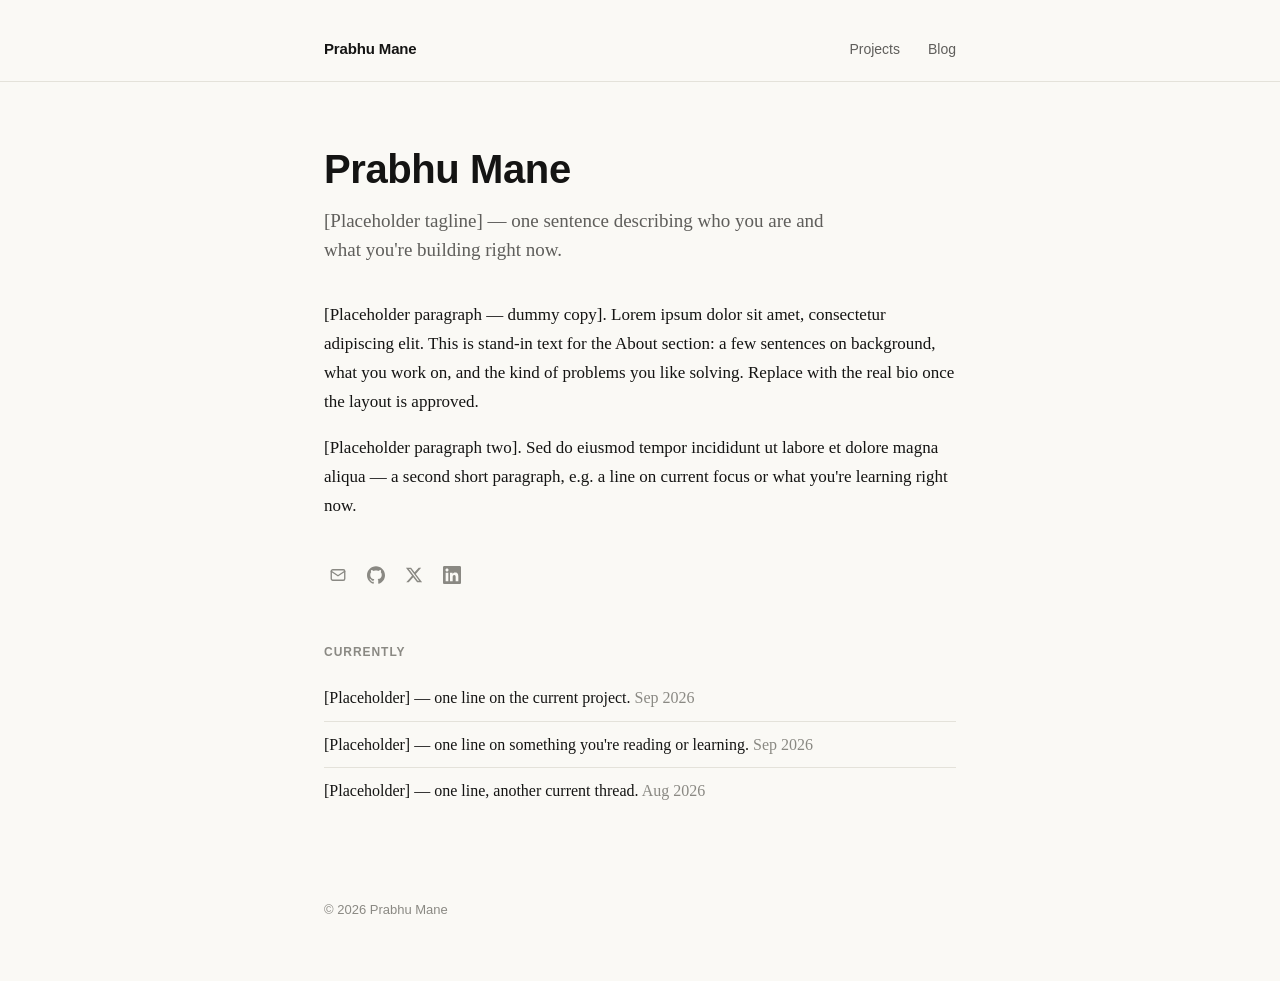
==== index.html @ 50cfcac9 "Add first pass of homepage: Anthropic-style intro page with placeholder copy Single static index.htm" ====
<!DOCTYPE html>
<html lang="en">
<head>
<meta charset="UTF-8">
<meta name="viewport" content="width=device-width, initial-scale=1">
<title>Prabhu Mane</title>
<style>
  :root{
    --bg: #faf9f5;
    --ink: #141413;
    --ink-soft: #5f5e5b;
    --ink-faint: #8a8983;
    --line: #e4e2da;
    --sans: -apple-system, BlinkMacSystemFont, "Helvetica Neue", Arial, sans-serif;
    --serif: Georgia, "Times New Roman", serif;
  }

  *{ box-sizing: border-box; }

  html{ background: var(--bg); }

  body{
    margin: 0;
    background: var(--bg);
    color: var(--ink);
    font-family: var(--serif);
    -webkit-font-smoothing: antialiased;
  }

  .wrap{
    max-width: 680px;
    margin: 0 auto;
    padding: 0 24px;
  }

  /* nav */
  nav.top{
    padding: 40px 0 24px;
  }
  nav.top .wrap{
    display: flex;
    align-items: center;
    justify-content: space-between;
  }
  .brand{
    font-family: var(--sans);
    font-weight: 700;
    font-size: 15px;
    color: var(--ink);
    text-decoration: none;
    letter-spacing: -0.01em;
  }
  .navlinks{
    display: flex;
    gap: 28px;
  }
  .navlinks a{
    font-family: var(--sans);
    font-size: 14px;
    color: var(--ink-soft);
    text-decoration: none;
  }
  .navlinks a:hover{ color: var(--ink); }

  hr.rule{
    border: none;
    border-top: 1px solid var(--line);
    margin: 0;
  }

  /* hero */
  .hero{
    padding: 64px 0 28px;
  }
  .hero h1{
    font-family: var(--sans);
    font-weight: 700;
    font-size: 40px;
    line-height: 1.15;
    letter-spacing: -0.01em;
    margin: 0 0 14px;
  }
  .hero .tagline{
    font-family: var(--serif);
    font-size: 19px;
    line-height: 1.55;
    color: var(--ink-soft);
    margin: 0;
    max-width: 54ch;
  }

  /* about */
  .about{
    padding: 8px 0 40px;
  }
  .about p{
    font-family: var(--serif);
    font-size: 17px;
    line-height: 1.7;
    color: var(--ink);
    margin: 0 0 18px;
  }
  .about p:last-child{ margin-bottom: 0; }

  /* quick links */
  .links{
    padding: 0 0 56px;
    display: flex;
    flex-wrap: wrap;
    gap: 10px;
  }
  .links a{
    display: flex;
    align-items: center;
    justify-content: center;
    width: 28px;
    height: 28px;
    color: var(--ink-faint);
    transition: color 0.15s;
  }
  .links a:hover{ color: var(--ink); }
  .links svg{
    width: 18px;
    height: 18px;
    fill: currentColor;
  }
  .links a.mail svg{
    fill: none;
    stroke: currentColor;
    stroke-width: 1.8;
    stroke-linecap: round;
    stroke-linejoin: round;
  }

  /* now / currently */
  .now{
    padding: 0 0 56px;
  }
  .now h2{
    font-family: var(--sans);
    font-size: 12px;
    font-weight: 700;
    text-transform: uppercase;
    letter-spacing: 0.08em;
    color: var(--ink-faint);
    margin: 0 0 16px;
  }
  .now ul{
    list-style: none;
    margin: 0;
    padding: 0;
  }
  .now li{
    font-family: var(--serif);
    font-size: 16px;
    line-height: 1.6;
    color: var(--ink);
    padding: 10px 0;
    border-top: 1px solid var(--line);
  }
  .now li:first-child{ border-top: none; }
  .now li .dim{ color: var(--ink-faint); }

  footer{
    padding: 32px 0 64px;
  }
  footer p{
    font-family: var(--sans);
    font-size: 13px;
    color: var(--ink-faint);
    margin: 0;
  }

  @media (max-width: 480px){
    .hero h1{ font-size: 32px; }
    .hero{ padding-top: 44px; }
  }
</style>
</head>
<body>

<nav class="top">
  <div class="wrap">
    <a class="brand" href="/">Prabhu Mane</a>
    <div class="navlinks">
      <a href="#">Projects</a>
      <a href="#">Blog</a>
    </div>
  </div>
</nav>
<hr class="rule">

<main class="wrap">

  <section class="hero">
    <h1>Prabhu Mane</h1>
    <p class="tagline">
      [Placeholder tagline] — one sentence describing who you are and
      what you're building right now.
    </p>
  </section>

  <section class="about">
    <p>
      [Placeholder paragraph — dummy copy]. Lorem ipsum dolor sit amet,
      consectetur adipiscing elit. This is stand-in text for the About
      section: a few sentences on background, what you work on, and the
      kind of problems you like solving. Replace with the real bio once
      the layout is approved.
    </p>
    <p>
      [Placeholder paragraph two]. Sed do eiusmod tempor incididunt ut
      labore et dolore magna aliqua — a second short paragraph, e.g. a
      line on current focus or what you're learning right now.
    </p>
  </section>

  <section class="links">
    <a class="mail" href="mailto:dr.prabhumane@gmail.com" aria-label="Email" title="Email">
      <svg viewBox="0 0 24 24"><rect x="3" y="5" width="18" height="14" rx="2"/><path d="m3 7 9 6 9-6"/></svg>
    </a>
    <a href="https://github.com/PrabhuMane93" target="_blank" rel="noopener" aria-label="GitHub" title="GitHub">
      <svg viewBox="0 0 24 24"><path d="M12 .297c-6.63 0-12 5.373-12 12 0 5.303 3.438 9.8 8.205 11.385.6.113.82-.258.82-.577 0-.285-.01-1.04-.015-2.04-3.338.724-4.042-1.61-4.042-1.61-.546-1.387-1.333-1.756-1.333-1.756-1.089-.744.083-.729.083-.729 1.205.084 1.839 1.237 1.839 1.237 1.07 1.834 2.807 1.304 3.492.997.107-.775.418-1.305.762-1.605-2.665-.303-5.466-1.332-5.466-5.93 0-1.31.469-2.381 1.236-3.221-.124-.303-.535-1.523.117-3.176 0 0 1.008-.322 3.301 1.23.957-.266 1.983-.399 3.003-.404 1.02.005 2.047.138 3.006.404 2.291-1.552 3.297-1.23 3.297-1.23.653 1.653.242 2.873.118 3.176.77.84 1.235 1.911 1.235 3.221 0 4.609-2.803 5.624-5.475 5.921.43.372.823 1.102.823 2.222 0 1.606-.014 2.898-.014 3.293 0 .322.216.694.825.576C20.565 22.092 24 17.592 24 12.297c0-6.627-5.373-12-12-12z"/></svg>
    </a>
    <a href="https://x.com/PrabhuMane93" target="_blank" rel="noopener" aria-label="X (Twitter)" title="X">
      <svg viewBox="0 0 24 24"><path d="M18.244 2.25h3.308l-7.227 8.26 8.502 11.24H16.17l-5.214-6.817L4.99 21.75H1.68l7.73-8.835L1.254 2.25H8.08l4.713 6.231zm-1.161 17.52h1.833L7.084 4.126H5.117z"/></svg>
    </a>
    <a href="https://linkedin.com/in/prabhu-mane-b1a71a201" target="_blank" rel="noopener" aria-label="LinkedIn" title="LinkedIn">
      <svg viewBox="0 0 24 24"><path d="M20.447 20.452h-3.554v-5.569c0-1.328-.027-3.037-1.852-3.037-1.853 0-2.136 1.445-2.136 2.939v5.667H9.351V9h3.414v1.561h.046c.477-.9 1.637-1.85 3.37-1.85 3.601 0 4.267 2.37 4.267 5.455v6.286zM5.337 7.433c-1.144 0-2.063-.926-2.063-2.065 0-1.138.92-2.063 2.063-2.063 1.14 0 2.064.925 2.064 2.063 0 1.139-.925 2.065-2.064 2.065zm1.782 13.019H3.555V9h3.564v11.452zM22.225 0H1.771C.792 0 0 .774 0 1.729v20.542C0 23.227.792 24 1.771 24h20.451C23.2 24 24 23.227 24 22.271V1.729C24 .774 23.2 0 22.222 0h.003z"/></svg>
    </a>
  </section>

  <section class="now">
    <h2>Currently</h2>
    <ul>
      <li>[Placeholder] — one line on the current project. <span class="dim">Sep 2026</span></li>
      <li>[Placeholder] — one line on something you're reading or learning. <span class="dim">Sep 2026</span></li>
      <li>[Placeholder] — one line, another current thread. <span class="dim">Aug 2026</span></li>
    </ul>
  </section>

</main>

<footer>
  <div class="wrap">
    <p>&copy; 2026 Prabhu Mane</p>
  </div>
</footer>

</body>
</html>
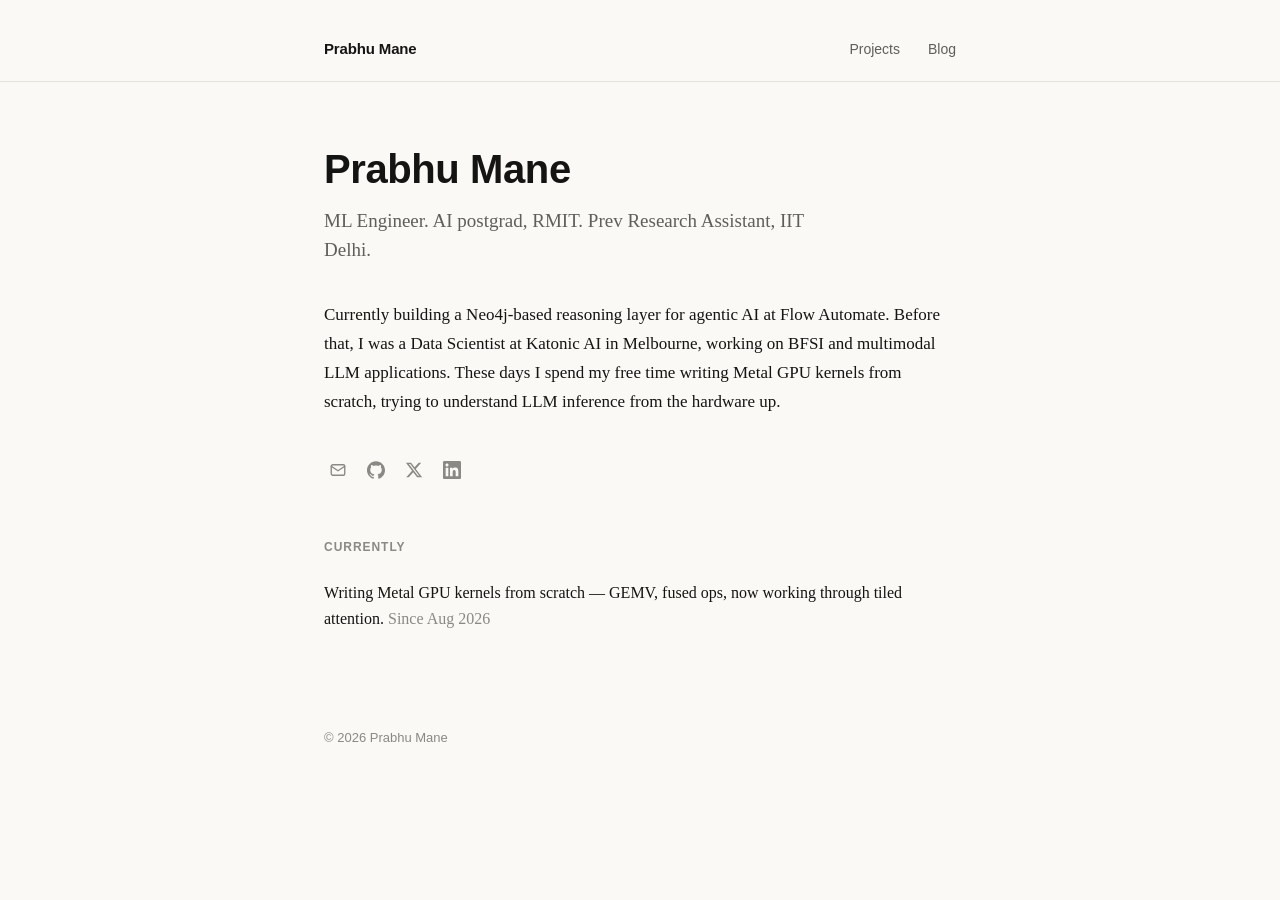
==== commit a05270c9: "Fill in real tagline, about copy, and favicon; drop remaining placeholders Tagline and About now ref" ====
--- a/index.html
+++ b/index.html
@@ -4,6 +4,7 @@
 <meta charset="UTF-8">
 <meta name="viewport" content="width=device-width, initial-scale=1">
 <title>Prabhu Mane</title>
+<link rel="icon" href="data:image/svg+xml,%3Csvg xmlns='http://www.w3.org/2000/svg' viewBox='0 0 32 32'%3E%3Ccircle cx='16' cy='16' r='16' fill='%23141413'/%3E%3C/svg%3E">
 <style>
   :root{
     --bg: #faf9f5;
@@ -195,23 +196,17 @@
   <section class="hero">
     <h1>Prabhu Mane</h1>
     <p class="tagline">
-      [Placeholder tagline] — one sentence describing who you are and
-      what you're building right now.
+      ML Engineer. AI postgrad, RMIT. Prev Research Assistant, IIT Delhi.
     </p>
   </section>
 
   <section class="about">
     <p>
-      [Placeholder paragraph — dummy copy]. Lorem ipsum dolor sit amet,
-      consectetur adipiscing elit. This is stand-in text for the About
-      section: a few sentences on background, what you work on, and the
-      kind of problems you like solving. Replace with the real bio once
-      the layout is approved.
-    </p>
-    <p>
-      [Placeholder paragraph two]. Sed do eiusmod tempor incididunt ut
-      labore et dolore magna aliqua — a second short paragraph, e.g. a
-      line on current focus or what you're learning right now.
+      Currently building a Neo4j-based reasoning layer for agentic AI at
+      Flow Automate. Before that, I was a Data Scientist at Katonic AI in
+      Melbourne, working on BFSI and multimodal LLM applications. These
+      days I spend my free time writing Metal GPU kernels from scratch,
+      trying to understand LLM inference from the hardware up.
     </p>
   </section>
 
@@ -233,9 +228,7 @@
   <section class="now">
     <h2>Currently</h2>
     <ul>
-      <li>[Placeholder] — one line on the current project. <span class="dim">Sep 2026</span></li>
-      <li>[Placeholder] — one line on something you're reading or learning. <span class="dim">Sep 2026</span></li>
-      <li>[Placeholder] — one line, another current thread. <span class="dim">Aug 2026</span></li>
+      <li>Writing Metal GPU kernels from scratch — GEMV, fused ops, now working through tiled attention. <span class="dim">Since Aug 2026</span></li>
     </ul>
   </section>
 
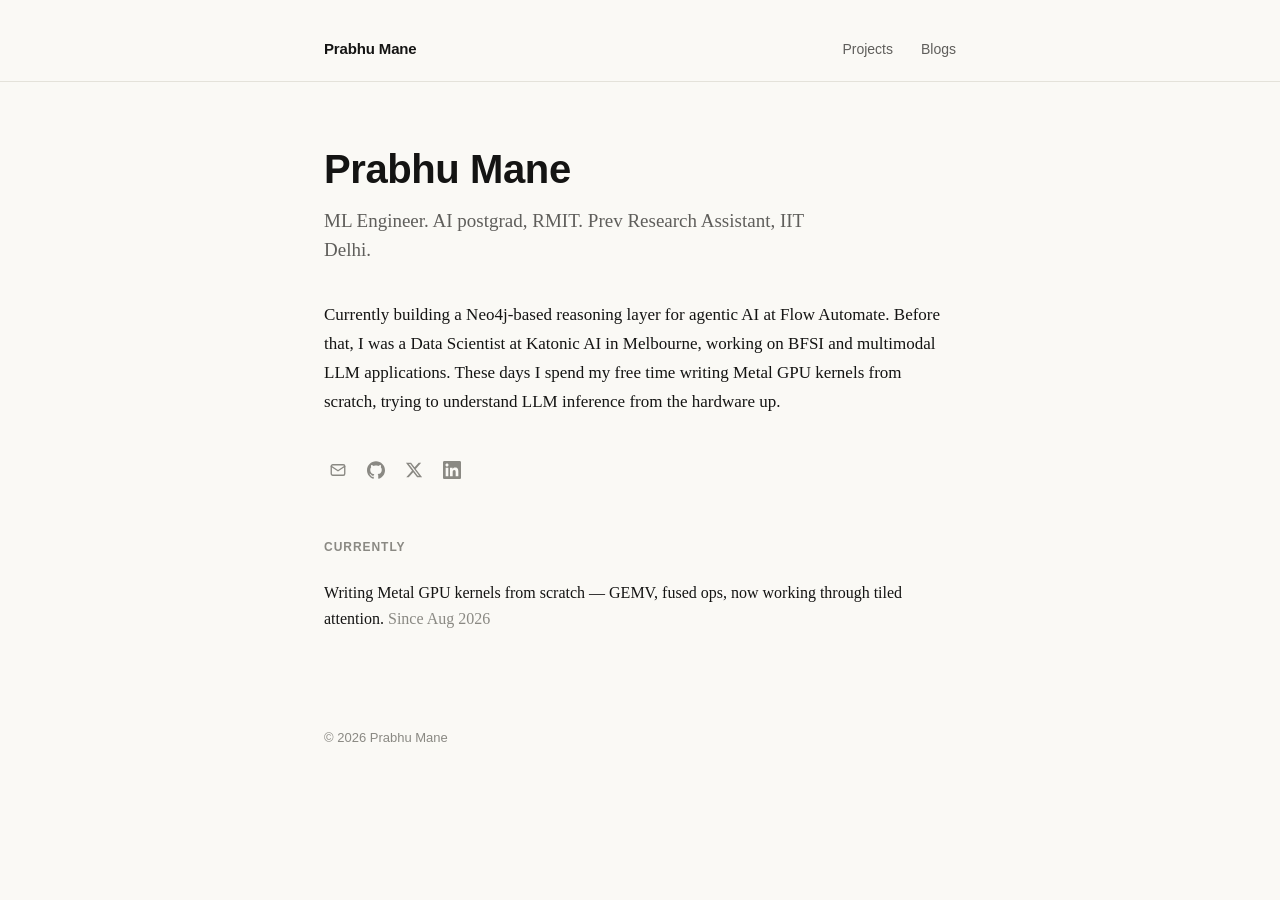
==== commit 4a9c17c1: "Blog 2: fold V into correction step, trim forward-looking close, rename nav link to Blogs" ====
--- a/index.html
+++ b/index.html
@@ -5,70 +5,8 @@
 <meta name="viewport" content="width=device-width, initial-scale=1">
 <title>Prabhu Mane</title>
 <link rel="icon" href="data:image/svg+xml,%3Csvg xmlns='http://www.w3.org/2000/svg' viewBox='0 0 32 32'%3E%3Ccircle cx='16' cy='16' r='16' fill='%23141413'/%3E%3C/svg%3E">
+<link rel="stylesheet" href="/assets/style.css">
 <style>
-  :root{
-    --bg: #faf9f5;
-    --ink: #141413;
-    --ink-soft: #5f5e5b;
-    --ink-faint: #8a8983;
-    --line: #e4e2da;
-    --sans: -apple-system, BlinkMacSystemFont, "Helvetica Neue", Arial, sans-serif;
-    --serif: Georgia, "Times New Roman", serif;
-  }
-
-  *{ box-sizing: border-box; }
-
-  html{ background: var(--bg); }
-
-  body{
-    margin: 0;
-    background: var(--bg);
-    color: var(--ink);
-    font-family: var(--serif);
-    -webkit-font-smoothing: antialiased;
-  }
-
-  .wrap{
-    max-width: 680px;
-    margin: 0 auto;
-    padding: 0 24px;
-  }
-
-  /* nav */
-  nav.top{
-    padding: 40px 0 24px;
-  }
-  nav.top .wrap{
-    display: flex;
-    align-items: center;
-    justify-content: space-between;
-  }
-  .brand{
-    font-family: var(--sans);
-    font-weight: 700;
-    font-size: 15px;
-    color: var(--ink);
-    text-decoration: none;
-    letter-spacing: -0.01em;
-  }
-  .navlinks{
-    display: flex;
-    gap: 28px;
-  }
-  .navlinks a{
-    font-family: var(--sans);
-    font-size: 14px;
-    color: var(--ink-soft);
-    text-decoration: none;
-  }
-  .navlinks a:hover{ color: var(--ink); }
-
-  hr.rule{
-    border: none;
-    border-top: 1px solid var(--line);
-    margin: 0;
-  }
-
   /* hero */
   .hero{
     padding: 64px 0 28px;
@@ -162,16 +100,6 @@
   .now li:first-child{ border-top: none; }
   .now li .dim{ color: var(--ink-faint); }
 
-  footer{
-    padding: 32px 0 64px;
-  }
-  footer p{
-    font-family: var(--sans);
-    font-size: 13px;
-    color: var(--ink-faint);
-    margin: 0;
-  }
-
   @media (max-width: 480px){
     .hero h1{ font-size: 32px; }
     .hero{ padding-top: 44px; }
@@ -185,7 +113,7 @@
     <a class="brand" href="/">Prabhu Mane</a>
     <div class="navlinks">
       <a href="#">Projects</a>
-      <a href="#">Blog</a>
+      <a href="blogs/">Blogs</a>
     </div>
   </div>
 </nav>
--- a/assets/style.css
+++ b/assets/style.css
@@ -0,0 +1,73 @@
+:root{
+  --bg: #faf9f5;
+  --ink: #141413;
+  --ink-soft: #5f5e5b;
+  --ink-faint: #8a8983;
+  --line: #e4e2da;
+  --sans: -apple-system, BlinkMacSystemFont, "Helvetica Neue", Arial, sans-serif;
+  --serif: Georgia, "Times New Roman", serif;
+}
+
+*{ box-sizing: border-box; }
+
+html{ background: var(--bg); }
+
+body{
+  margin: 0;
+  background: var(--bg);
+  color: var(--ink);
+  font-family: var(--serif);
+  -webkit-font-smoothing: antialiased;
+}
+
+.wrap{
+  max-width: 680px;
+  margin: 0 auto;
+  padding: 0 24px;
+}
+
+/* nav */
+nav.top{
+  padding: 40px 0 24px;
+}
+nav.top .wrap{
+  display: flex;
+  align-items: center;
+  justify-content: space-between;
+}
+.brand{
+  font-family: var(--sans);
+  font-weight: 700;
+  font-size: 15px;
+  color: var(--ink);
+  text-decoration: none;
+  letter-spacing: -0.01em;
+}
+.navlinks{
+  display: flex;
+  gap: 28px;
+}
+.navlinks a{
+  font-family: var(--sans);
+  font-size: 14px;
+  color: var(--ink-soft);
+  text-decoration: none;
+}
+.navlinks a:hover{ color: var(--ink); }
+.navlinks a[aria-current="page"]{ color: var(--ink); }
+
+hr.rule{
+  border: none;
+  border-top: 1px solid var(--line);
+  margin: 0;
+}
+
+footer{
+  padding: 32px 0 64px;
+}
+footer p{
+  font-family: var(--sans);
+  font-size: 13px;
+  color: var(--ink-faint);
+  margin: 0;
+}
